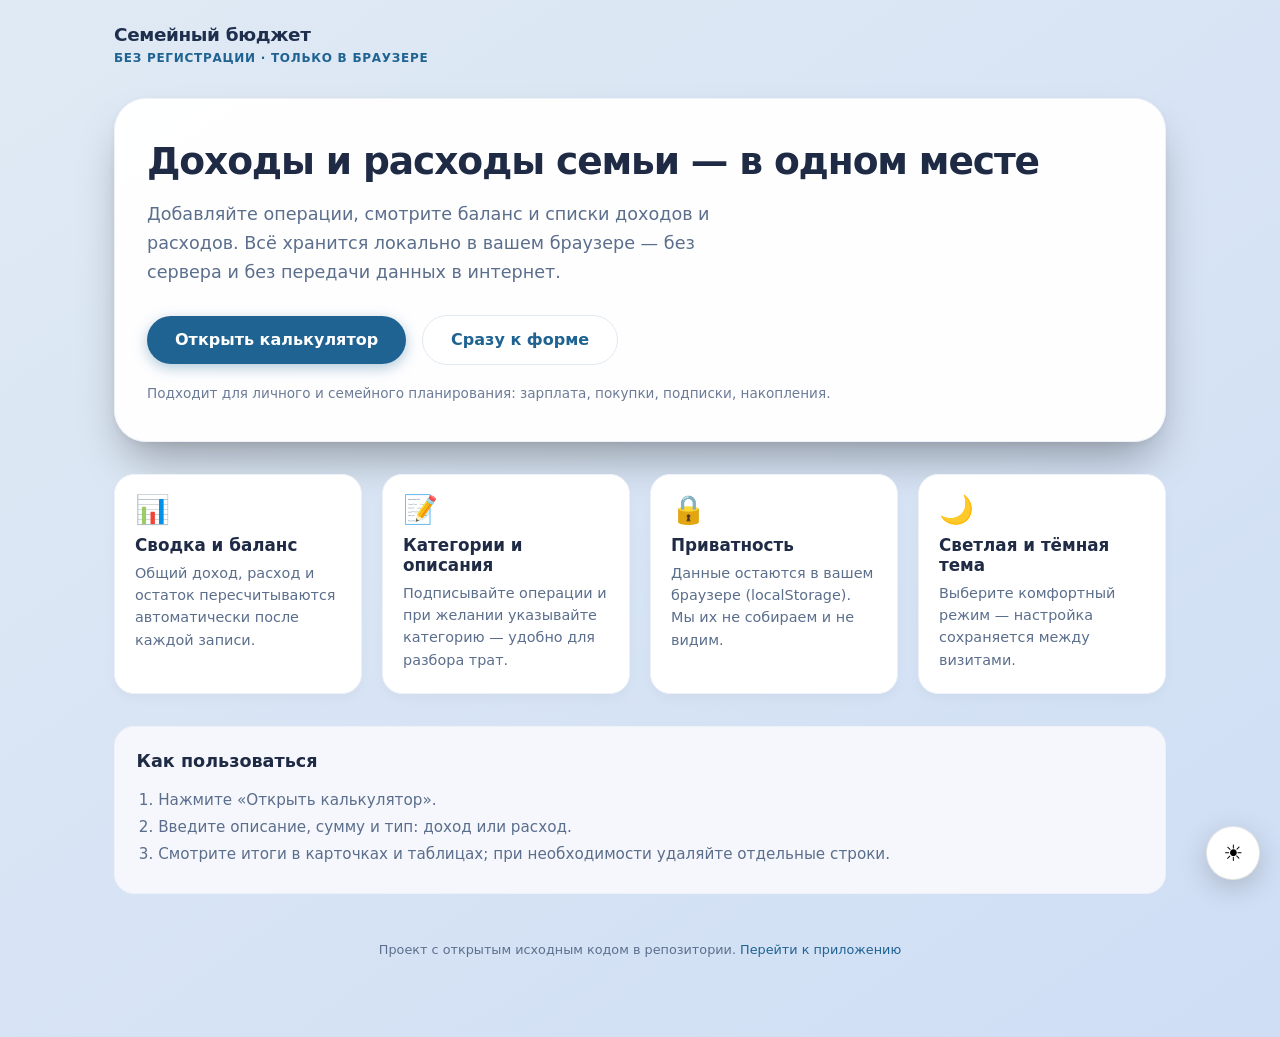
==== index.html @ 9ebf0ea5 "Add files via upload" ====
<!DOCTYPE html>
<html lang="ru">
<head>
    <!-- Тема из localStorage до отрисовки страницы (общий ключ с калькулятором) -->
    <script>
        (function () {
            try {
                if (localStorage.getItem('family_budget_theme') === 'dark') {
                    document.documentElement.setAttribute('data-theme', 'dark');
                }
            } catch (e) {}
        })();
    </script>
    <meta charset="UTF-8">
    <meta name="viewport" content="width=device-width, initial-scale=1.0">
    <meta name="description" content="Семейный бюджет — бесплатный учёт доходов и расходов в браузере. Данные только у вас на устройстве.">
    <title>Семейный бюджет — главная</title>
    <link rel="stylesheet" href="css/theme.css">
    <link rel="stylesheet" href="css/landing.css">
</head>
<body>

<main class="landing">
    <!-- Верхняя полоса: название проекта -->
    <header class="landing__nav" aria-label="Шапка сайта">
        <div>
            <div class="landing__logo">Семейный бюджет</div>
            <span class="landing__badge">без регистрации · только в браузере</span>
        </div>
    </header>

    <!-- Главный блок приветствия и призыв к действию -->
    <section class="landing__hero" aria-labelledby="hero-title">
        <h1 id="hero-title">Доходы и расходы семьи — в одном месте</h1>
        <p class="landing__lead">
            Добавляйте операции, смотрите баланс и списки доходов и расходов.
            Всё хранится локально в вашем браузере — без сервера и без передачи данных в интернет.
        </p>
        <div class="landing__cta-row">
            <!-- Переход к рабочему калькулятору -->
            <a class="landing__cta landing__cta--primary" href="budget.html">Открыть калькулятор</a>
            <a class="landing__cta landing__cta--ghost" href="budget.html#transactionForm">Сразу к форме</a>
        </div>
        <p class="landing__note landing__note--spaced">
            Подходит для личного и семейного планирования: зарплата, покупки, подписки, накопления.
        </p>
    </section>

    <!-- Кратко о возможностях -->
    <section class="landing__features" aria-label="Возможности">
        <article class="landing__feature">
            <div class="landing__feature-icon" aria-hidden="true">📊</div>
            <h2>Сводка и баланс</h2>
            <p>Общий доход, расход и остаток пересчитываются автоматически после каждой записи.</p>
        </article>
        <article class="landing__feature">
            <div class="landing__feature-icon" aria-hidden="true">📝</div>
            <h2>Категории и описания</h2>
            <p>Подписывайте операции и при желании указывайте категорию — удобно для разбора трат.</p>
        </article>
        <article class="landing__feature">
            <div class="landing__feature-icon" aria-hidden="true">🔒</div>
            <h2>Приватность</h2>
            <p>Данные остаются в вашем браузере (localStorage). Мы их не собираем и не видим.</p>
        </article>
        <article class="landing__feature">
            <div class="landing__feature-icon" aria-hidden="true">🌙</div>
            <h2>Светлая и тёмная тема</h2>
            <p>Выберите комфортный режим — настройка сохраняется между визитами.</p>
        </article>
    </section>

    <!-- Как начать -->
    <section class="landing__steps" aria-labelledby="steps-title">
        <h2 id="steps-title">Как пользоваться</h2>
        <ol>
            <li>Нажмите «Открыть калькулятор».</li>
            <li>Введите описание, сумму и тип: доход или расход.</li>
            <li>Смотрите итоги в карточках и таблицах; при необходимости удаляйте отдельные строки.</li>
        </ol>
    </section>

    <footer class="landing__footer">
        <p>Проект с открытым исходным кодом в репозитории. <a href="budget.html">Перейти к приложению</a></p>
    </footer>
</main>

<!-- Кнопка темы: тот же паттерн, что и в budget.html -->
<button type="button" class="theme-toggle" id="themeToggle" aria-label="Переключить тему: светлая или тёмная" title="Светлая / тёмная тема">
    <span class="theme-toggle__icon theme-toggle__icon--sun" aria-hidden="true">☀️</span>
    <span class="theme-toggle__icon theme-toggle__icon--moon" aria-hidden="true">🌙</span>
</button>

<script>
(function () {
    var KEY = 'family_budget_theme';
    function getTheme() {
        return document.documentElement.getAttribute('data-theme') === 'dark' ? 'dark' : 'light';
    }
    function applyTheme(theme) {
        if (theme === 'dark') {
            document.documentElement.setAttribute('data-theme', 'dark');
        } else {
            document.documentElement.removeAttribute('data-theme');
        }
        try {
            localStorage.setItem(KEY, theme === 'dark' ? 'dark' : 'light');
        } catch (e) {}
    }
    var btn = document.getElementById('themeToggle');
    if (btn) {
        btn.addEventListener('click', function () {
            applyTheme(getTheme() === 'dark' ? 'light' : 'dark');
        });
    }
})();
</script>
</body>
</html>
---- css/theme.css ----
/**
 * Общие токены темы и переключатель светлая/тёмная.
 * Подключается на главной (index) и в калькуляторе (budget).
 */

* {
    margin: 0;
    padding: 0;
    box-sizing: border-box;
    font-family: system-ui, 'Segoe UI', 'Inter', 'Roboto', -apple-system, BlinkMacSystemFont, sans-serif;
}

:root {
    color-scheme: light;
    --bg-page-1: #e0eaf4;
    --bg-page-2: #cfdef5;
    --bg-card: rgba(255, 255, 255, 0.96);
    --shadow-card: 0 25px 45px -12px rgba(0, 0, 0, 0.35), 0 2px 8px rgba(0, 0, 0, 0.05);
    --header-bg: #1e2f4e;
    --header-badge-bg: #ffb347;
    --header-badge-text: #1e2f4e;
    --dashboard-bg: #f9fbfd;
    --panel-bg: #ffffff;
    --panel-shadow: 0 8px 18px rgba(0, 0, 0, 0.05);
    --panel-border: rgba(0, 0, 0, 0.05);
    --card-bg: #ffffff;
    --card-border: #eef2f8;
    --card-shadow: 0 5px 12px rgba(0, 0, 0, 0.03);
    --text-muted-h3: #5b6e8c;
    --text-amount: #1e2f4e;
    --text-section: #1f2a44;
    --section-border: #edf2f7;
    --table-th: #5a6e8a;
    --table-border-b: #e9edf2;
    --table-row-b: #f0f3f8;
    --text-cell: #2c3e4e;
    --label-color: #334155;
    --input-border: #e2e8f0;
    --input-bg: #ffffff;
    --focus-ring: rgba(31, 99, 146, 0.2);
    --btn-primary: #1f6392;
    --btn-primary-hover: #0e4b72;
    --reset-bg: #eceff5;
    --reset-color: #4a5b7a;
    --reset-hover-bg: #e2e6ef;
    --footer-bg: #f1f4f9;
    --footer-border: #e2e8f0;
    --footer-text: #5c6f8c;
    --empty-msg: #8d9bb0;
    --delete-bg: #fef2f0;
    --delete-color: #b13e33;
    --delete-hover-bg: #ffe0db;
    --clear-muted: #8e9db2;
    --clear-hover-bg: #f0f2f5;
    --income-amount: #2b7e3a;
    --expense-amount: #c7362b;
    --balance-positive: #1f6392;
    --balance-negative: #c7362b;
    --tip-bg: #f5f7fc;
    --tip-text: #6c7c97;
    --theme-toggle-bg: #ffffff;
    --theme-toggle-border: rgba(0, 0, 0, 0.1);
    --theme-toggle-shadow: 0 8px 28px rgba(0, 0, 0, 0.18);
    --form-panel-h2: #1f2a44;
    --table-row-hover-bg: rgba(31, 99, 146, 0.07);
}

[data-theme="dark"] {
    color-scheme: dark;
    --bg-page-1: #151a24;
    --bg-page-2: #1c2433;
    --bg-card: rgba(28, 36, 49, 0.94);
    --shadow-card: 0 25px 45px -12px rgba(0, 0, 0, 0.55), 0 2px 8px rgba(0, 0, 0, 0.25);
    --header-bg: #243554;
    --header-badge-bg: #ffb347;
    --header-badge-text: #1e2f4e;
    --dashboard-bg: #1e2636;
    --panel-bg: #252d3d;
    --panel-shadow: 0 8px 18px rgba(0, 0, 0, 0.25);
    --panel-border: rgba(255, 255, 255, 0.06);
    --card-bg: #252d3d;
    --card-border: #3d4a5c;
    --card-shadow: 0 5px 12px rgba(0, 0, 0, 0.2);
    --text-muted-h3: #9aacb8;
    --text-amount: #e8edf4;
    --text-section: #e8edf4;
    --section-border: #3d4a5c;
    --table-th: #94a3b8;
    --table-border-b: #3d4a5c;
    --table-row-b: #2f3444;
    --text-cell: #e2e8f0;
    --label-color: #cbd5e1;
    --input-border: #3d4a5c;
    --input-bg: #1e2636;
    --focus-ring: rgba(100, 180, 230, 0.25);
    --btn-primary: #3d7fb8;
    --btn-primary-hover: #2d6fa3;
    --reset-bg: #2f3a4d;
    --reset-color: #cbd5e1;
    --reset-hover-bg: #3a4a5f;
    --footer-bg: #171d28;
    --footer-border: #2f3444;
    --footer-text: #94a3b8;
    --empty-msg: #8b9aac;
    --delete-bg: #3a2830;
    --delete-color: #f0a8a0;
    --delete-hover-bg: #4a3238;
    --clear-muted: #94a3b8;
    --clear-hover-bg: #2f3a4d;
    --income-amount: #5ecf7a;
    --expense-amount: #ff8a7a;
    --balance-positive: #6ec4ff;
    --balance-negative: #ff8a7a;
    --tip-bg: #2a323f;
    --tip-text: #9aacb8;
    --theme-toggle-bg: #252d3d;
    --theme-toggle-border: rgba(255, 255, 255, 0.12);
    --theme-toggle-shadow: 0 8px 28px rgba(0, 0, 0, 0.45);
    --form-panel-h2: #e8edf4;
    --table-row-hover-bg: rgba(255, 255, 255, 0.06);
}

@keyframes fadeInUp {
    from {
        opacity: 0;
        transform: translateY(12px);
    }
    to {
        opacity: 1;
        transform: translateY(0);
    }
}

@keyframes fadeIn {
    from { opacity: 0; }
    to { opacity: 1; }
}

.theme-toggle {
    position: fixed;
    bottom: 1.25rem;
    right: 1.25rem;
    z-index: 10000;
    width: 3.35rem;
    height: 3.35rem;
    border-radius: 50%;
    border: 1px solid var(--theme-toggle-border);
    background: var(--theme-toggle-bg);
    box-shadow: var(--theme-toggle-shadow);
    cursor: pointer;
    display: flex;
    align-items: center;
    justify-content: center;
    font-size: 1.4rem;
    line-height: 1;
    transition: transform 0.2s ease, box-shadow 0.2s ease, background 0.25s ease;
    animation: fadeIn 0.5s ease 0.42s both;
}

.theme-toggle:hover {
    transform: scale(1.07);
}

.theme-toggle:active {
    transform: scale(0.96);
}

.theme-toggle:focus-visible {
    outline: 2px solid var(--btn-primary);
    outline-offset: 3px;
}

.theme-toggle__icon--moon {
    display: none;
}

[data-theme="dark"] .theme-toggle__icon--sun {
    display: none;
}

[data-theme="dark"] .theme-toggle__icon--moon {
    display: inline;
}

@media (prefers-reduced-motion: reduce) {
    *,
    *::before,
    *::after {
        animation-duration: 0.01ms !important;
        animation-iteration-count: 1 !important;
        transition-duration: 0.01ms !important;
    }
}
---- css/landing.css ----
/**
 * Стили приветственной страницы (лендинга).
 */

body {
    background: linear-gradient(145deg, var(--bg-page-1) 0%, var(--bg-page-2) 100%);
    min-height: 100vh;
    display: flex;
    flex-direction: column;
    align-items: stretch;
    padding: 0;
    transition: background 0.35s ease;
    color: var(--text-cell);
}

.landing {
    flex: 1;
    display: flex;
    flex-direction: column;
    max-width: 1100px;
    width: 100%;
    margin: 0 auto;
    padding: 1.5rem 1.5rem 5rem;
    animation: fadeInUp 0.55s ease-out 0.05s both;
}

.landing__nav {
    display: flex;
    align-items: center;
    justify-content: space-between;
    gap: 1rem;
    margin-bottom: 2rem;
    flex-wrap: wrap;
}

.landing__logo {
    font-size: 1.15rem;
    font-weight: 700;
    color: var(--header-bg);
    letter-spacing: -0.02em;
}

[data-theme="dark"] .landing__logo {
    color: var(--text-section);
}

.landing__badge {
    display: inline-block;
    margin-top: 0.35rem;
    font-size: 0.75rem;
    font-weight: 600;
    text-transform: uppercase;
    letter-spacing: 0.06em;
    color: var(--btn-primary);
}

.landing__hero {
    background: var(--bg-card);
    border-radius: 2rem;
    box-shadow: var(--shadow-card);
    padding: 2.5rem 2rem;
    margin-bottom: 2rem;
    border: 1px solid var(--card-border);
    animation: fadeIn 0.5s ease 0.12s both;
}

.landing__hero h1 {
    font-size: clamp(1.75rem, 4vw, 2.35rem);
    font-weight: 700;
    color: var(--text-section);
    line-height: 1.2;
    margin-bottom: 1rem;
    letter-spacing: -0.03em;
}

.landing__lead {
    font-size: 1.1rem;
    line-height: 1.65;
    color: var(--text-muted-h3);
    max-width: 52ch;
    margin-bottom: 1.75rem;
}

.landing__cta-row {
    display: flex;
    flex-wrap: wrap;
    gap: 1rem;
    align-items: center;
}

.landing__cta {
    display: inline-flex;
    align-items: center;
    justify-content: center;
    padding: 0.9rem 1.75rem;
    border-radius: 2rem;
    font-weight: 700;
    font-size: 1rem;
    text-decoration: none;
    transition: background 0.2s ease, transform 0.15s ease, box-shadow 0.2s ease;
}

.landing__cta--primary {
    background: var(--btn-primary);
    color: #fff;
    box-shadow: 0 4px 14px rgba(31, 99, 146, 0.35);
}

.landing__cta--primary:hover {
    background: var(--btn-primary-hover);
    transform: translateY(-2px);
}

.landing__cta--primary:active {
    transform: translateY(0) scale(0.98);
}

.landing__cta--ghost {
    background: var(--panel-bg);
    color: var(--btn-primary);
    border: 1.5px solid var(--input-border);
}

.landing__cta--ghost:hover {
    border-color: var(--btn-primary);
}

.landing__note {
    font-size: 0.85rem;
    color: var(--tip-text);
}

.landing__note--spaced {
    margin-top: 1.25rem;
}

.landing__features {
    display: grid;
    grid-template-columns: repeat(auto-fit, minmax(240px, 1fr));
    gap: 1.25rem;
    margin-bottom: 2rem;
}

.landing__feature {
    background: var(--card-bg);
    border: 1px solid var(--card-border);
    border-radius: 1.25rem;
    padding: 1.35rem 1.25rem;
    box-shadow: var(--card-shadow);
    transition: transform 0.2s ease, box-shadow 0.2s ease;
    animation: fadeInUp 0.45s ease-out both;
}

.landing__feature:nth-child(1) { animation-delay: 0.2s; }
.landing__feature:nth-child(2) { animation-delay: 0.28s; }
.landing__feature:nth-child(3) { animation-delay: 0.36s; }
.landing__feature:nth-child(4) { animation-delay: 0.44s; }

.landing__feature:hover {
    transform: translateY(-3px);
    box-shadow: 0 12px 28px rgba(0, 0, 0, 0.1);
}

[data-theme="dark"] .landing__feature:hover {
    box-shadow: 0 12px 32px rgba(0, 0, 0, 0.35);
}

.landing__feature-icon {
    font-size: 1.75rem;
    margin-bottom: 0.65rem;
    line-height: 1;
}

.landing__feature h2 {
    font-size: 1.05rem;
    font-weight: 700;
    color: var(--text-section);
    margin-bottom: 0.45rem;
}

.landing__feature p {
    font-size: 0.9rem;
    line-height: 1.55;
    color: var(--text-muted-h3);
}

.landing__steps {
    background: var(--tip-bg);
    border-radius: 1.25rem;
    padding: 1.5rem 1.35rem;
    margin-bottom: 2rem;
    border: 1px solid var(--card-border);
    animation: fadeIn 0.45s ease 0.3s both;
}

.landing__steps h2 {
    font-size: 1.1rem;
    font-weight: 700;
    color: var(--text-section);
    margin-bottom: 1rem;
}

.landing__steps ol {
    margin: 0;
    padding-left: 1.35rem;
    line-height: 1.8;
    color: var(--text-muted-h3);
    font-size: 0.95rem;
}

.landing__footer {
    margin-top: auto;
    text-align: center;
    font-size: 0.8rem;
    color: var(--footer-text);
    padding-top: 1rem;
    animation: fadeIn 0.45s ease 0.35s both;
}

.landing__footer a {
    color: var(--btn-primary);
    text-decoration: none;
}

.landing__footer a:hover {
    text-decoration: underline;
}

@media (max-width: 600px) {
    .landing__hero {
        padding: 1.75rem 1.25rem;
    }
    .landing__cta-row {
        flex-direction: column;
        align-items: stretch;
    }
    .landing__cta {
        width: 100%;
    }
}
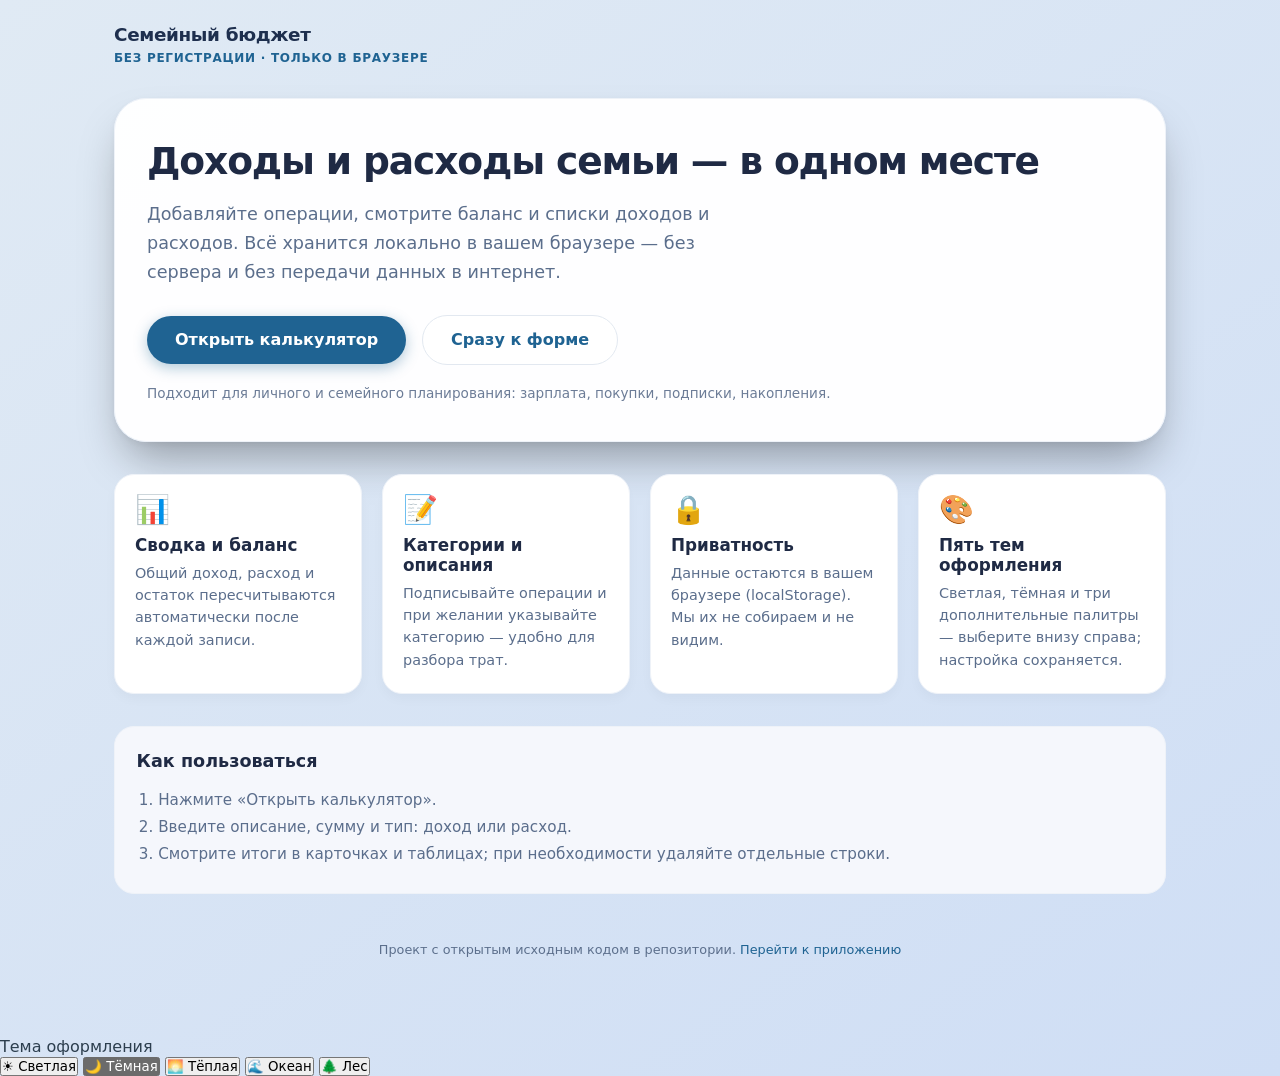
==== commit 6267c8b6: "Update index.html Внесены изменения в страницу index - добавлены еще три режима смены темы" ====
--- a/index.html
+++ b/index.html
@@ -1,12 +1,17 @@
 <!DOCTYPE html>
 <html lang="ru">
 <head>
-    <!-- Тема из localStorage до отрисовки страницы (общий ключ с калькулятором) -->
+    <!-- Тема до первой отрисовки: светлая (по умолчанию), тёмная или одна из трёх дополнительных -->
     <script>
         (function () {
             try {
-                if (localStorage.getItem('family_budget_theme') === 'dark') {
+                var t = localStorage.getItem('family_budget_theme');
+                if (t === 'dark') {
                     document.documentElement.setAttribute('data-theme', 'dark');
+                } else if (t === 'warm' || t === 'ocean' || t === 'forest') {
+                    document.documentElement.setAttribute('data-theme', t);
+                } else {
+                    document.documentElement.removeAttribute('data-theme');
                 }
             } catch (e) {}
         })();
@@ -64,9 +69,9 @@
             <p>Данные остаются в вашем браузере (localStorage). Мы их не собираем и не видим.</p>
         </article>
         <article class="landing__feature">
-            <div class="landing__feature-icon" aria-hidden="true">🌙</div>
-            <h2>Светлая и тёмная тема</h2>
-            <p>Выберите комфортный режим — настройка сохраняется между визитами.</p>
+            <div class="landing__feature-icon" aria-hidden="true">🎨</div>
+            <h2>Пять тем оформления</h2>
+            <p>Светлая, тёмная и три дополнительные палитры — выберите внизу справа; настройка сохраняется.</p>
         </article>
     </section>
 
@@ -85,34 +90,73 @@
     </footer>
 </main>
 
-<!-- Кнопка темы: тот же паттерн, что и в budget.html -->
-<button type="button" class="theme-toggle" id="themeToggle" aria-label="Переключить тему: светлая или тёмная" title="Светлая / тёмная тема">
-    <span class="theme-toggle__icon theme-toggle__icon--sun" aria-hidden="true">☀️</span>
-    <span class="theme-toggle__icon theme-toggle__icon--moon" aria-hidden="true">🌙</span>
-</button>
+<!-- Панель выбора из пяти тем: фиксирована в правом нижнем углу -->
+<nav class="theme-picker" id="themePicker" aria-label="Выбор темы оформления страницы">
+    <div class="theme-picker__title">Тема оформления</div>
+    <div class="theme-picker__grid" role="group">
+        <!-- data-theme: light — сброс атрибута на &lt;html&gt; -->
+        <button type="button" class="theme-picker__btn" data-theme="light" aria-pressed="false">
+            <span class="theme-picker__emoji" aria-hidden="true">☀️</span> Светлая
+        </button>
+        <button type="button" class="theme-picker__btn" data-theme="dark" aria-pressed="false">
+            <span class="theme-picker__emoji" aria-hidden="true">🌙</span> Тёмная
+        </button>
+        <!-- Три дополнительные темы (палитры в css/theme.css) -->
+        <button type="button" class="theme-picker__btn" data-theme="warm" aria-pressed="false">
+            <span class="theme-picker__emoji" aria-hidden="true">🌅</span> Тёплая
+        </button>
+        <button type="button" class="theme-picker__btn" data-theme="ocean" aria-pressed="false">
+            <span class="theme-picker__emoji" aria-hidden="true">🌊</span> Океан
+        </button>
+        <button type="button" class="theme-picker__btn theme-picker__btn--full" data-theme="forest" aria-pressed="false">
+            <span class="theme-picker__emoji" aria-hidden="true">🌲</span> Лес
+        </button>
+    </div>
+</nav>
 
 <script>
 (function () {
     var KEY = 'family_budget_theme';
-    function getTheme() {
-        return document.documentElement.getAttribute('data-theme') === 'dark' ? 'dark' : 'light';
+    var THEMES = ['light', 'dark', 'warm', 'ocean', 'forest'];
+
+    function getActiveTheme() {
+        var a = document.documentElement.getAttribute('data-theme');
+        if (!a) return 'light';
+        return THEMES.indexOf(a) >= 0 ? a : 'light';
     }
-    function applyTheme(theme) {
-        if (theme === 'dark') {
-            document.documentElement.setAttribute('data-theme', 'dark');
+
+    function applyTheme(name) {
+        if (name === 'light') {
+            document.documentElement.removeAttribute('data-theme');
         } else {
-            document.documentElement.removeAttribute('data-theme');
+            document.documentElement.setAttribute('data-theme', name);
         }
         try {
-            localStorage.setItem(KEY, theme === 'dark' ? 'dark' : 'light');
+            localStorage.setItem(KEY, name === 'light' ? 'light' : name);
         } catch (e) {}
+        syncPicker();
     }
-    var btn = document.getElementById('themeToggle');
-    if (btn) {
-        btn.addEventListener('click', function () {
-            applyTheme(getTheme() === 'dark' ? 'light' : 'dark');
+
+    function syncPicker() {
+        var current = getActiveTheme();
+        var buttons = document.querySelectorAll('.theme-picker__btn[data-theme]');
+        for (var i = 0; i < buttons.length; i++) {
+            var b = buttons[i];
+            var id = b.getAttribute('data-theme');
+            b.setAttribute('aria-pressed', id === current ? 'true' : 'false');
+        }
+    }
+
+    var picker = document.getElementById('themePicker');
+    if (picker) {
+        picker.addEventListener('click', function (e) {
+            var btn = e.target.closest('.theme-picker__btn[data-theme]');
+            if (!btn) return;
+            var name = btn.getAttribute('data-theme');
+            if (name) applyTheme(name);
         });
     }
+    syncPicker();
 })();
 </script>
 </body>
